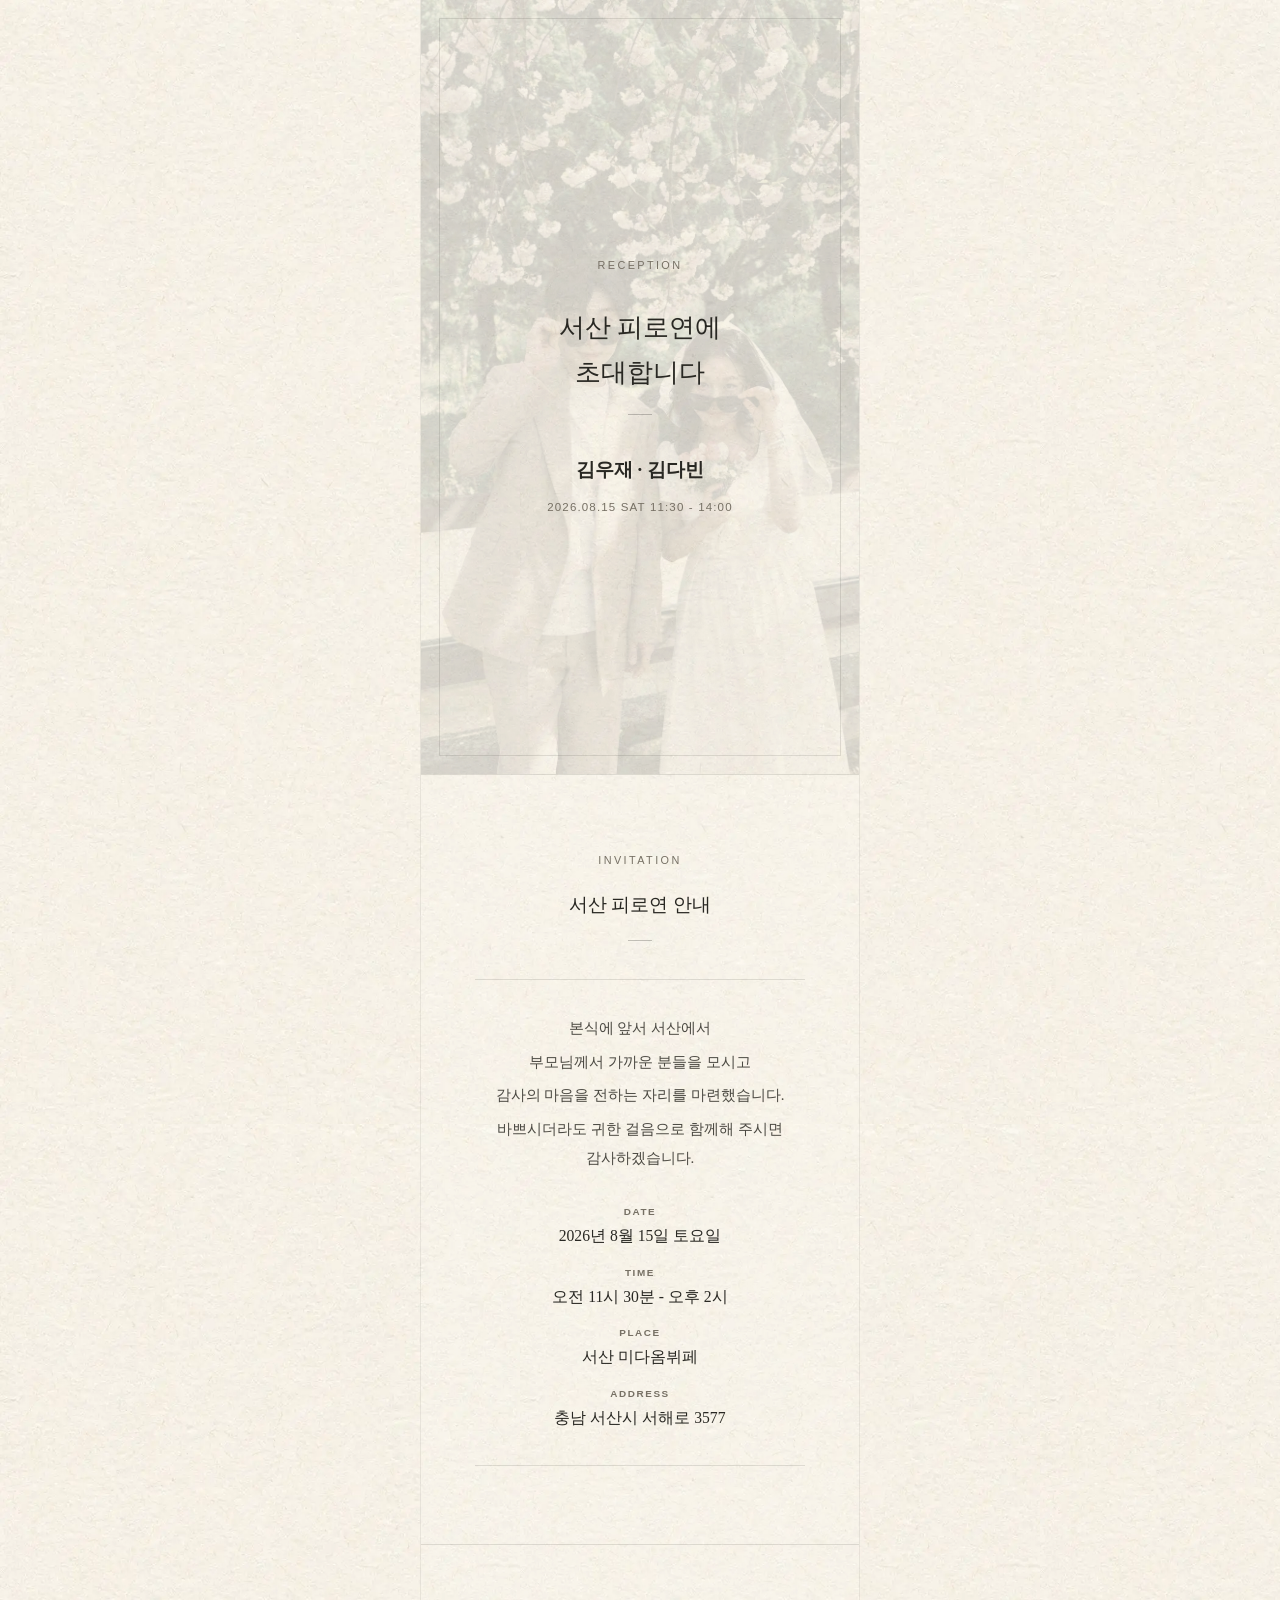
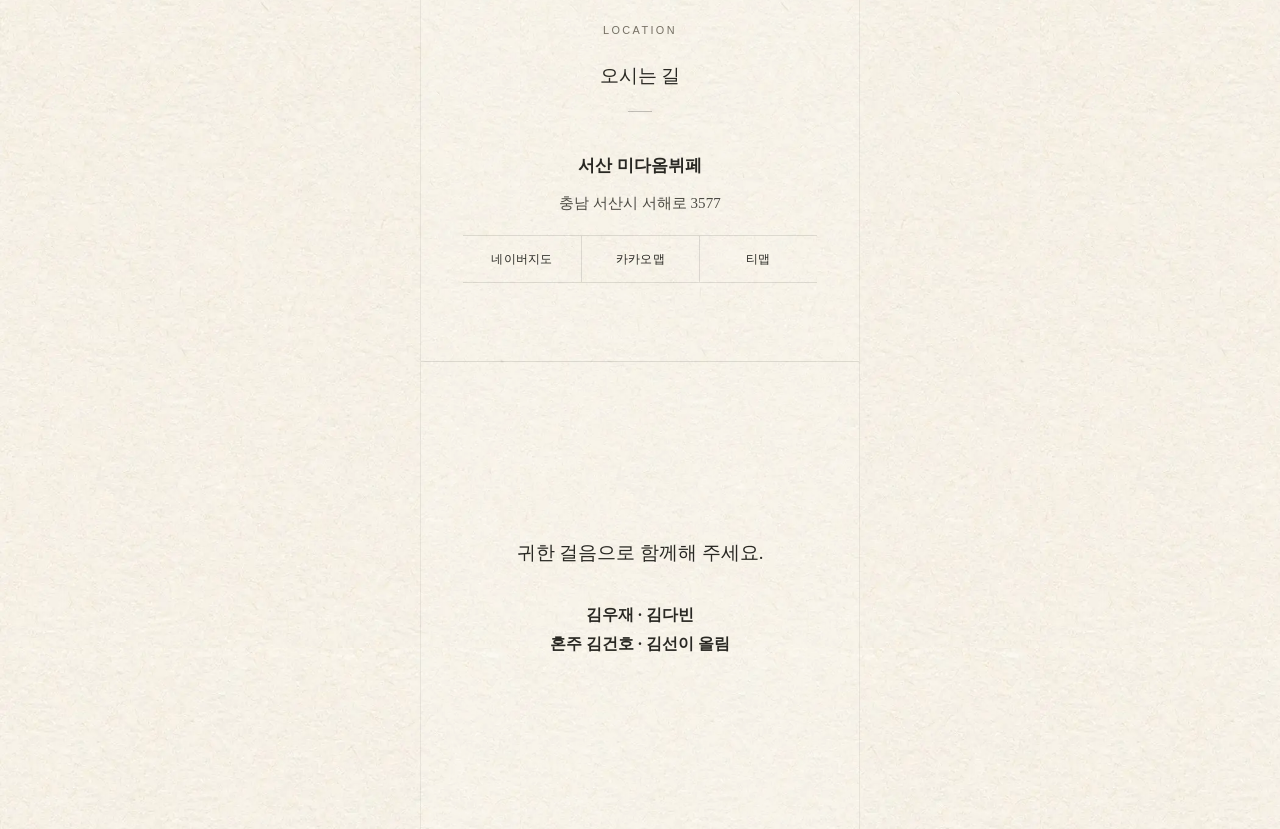
==== reception/index.html @ b68c0548 "Add separate Seosan reception page" ====
<!doctype html>
<html lang="ko">
  <head>
    <meta charset="utf-8" />
    <meta name="viewport" content="width=device-width, initial-scale=1" />
    <meta
      name="description"
      content="김우재와 김다빈의 서산 피로연 안내. 2026년 8월 15일 토요일 오전 11시 30분부터 오후 2시까지, 서산 미다옴뷔페."
    />
    <meta name="theme-color" content="#f4efe6" />
    <title>서산 피로연 안내 | 김우재 · 김다빈</title>
    <link rel="preload" href="../assets/paper-ivory.webp" as="image" type="image/webp" />
    <link rel="preload" href="../assets/photos/photo-01.jpg" as="image" />
    <link rel="stylesheet" href="../styles.css?v=20260629-reception-page1" />
  </head>
  <body class="reception-page">
    <main id="app" aria-label="김우재와 김다빈의 서산 피로연 안내">
      <section class="section reception-cover" aria-labelledby="receptionHeroTitle">
        <div class="reception-cover-photo" aria-hidden="true">
          <img src="../assets/photos/photo-01.jpg" alt="" />
        </div>
        <div class="reception-cover-inner">
          <p class="section-kicker">RECEPTION</p>
          <h1 id="receptionHeroTitle" class="reception-cover-title">서산 피로연에 초대합니다</h1>
          <div class="section-rule-small" aria-hidden="true"></div>
          <p class="reception-cover-names">김우재 · 김다빈</p>
          <p class="reception-cover-date">2026.08.15 SAT 11:30 - 14:00</p>
        </div>
      </section>

      <section class="section reception-main" aria-labelledby="receptionInfoTitle">
        <p id="receptionInfoTitle" class="section-kicker">INVITATION</p>
        <h2 class="section-title">서산 피로연 안내</h2>
        <div class="section-rule-small" aria-hidden="true"></div>
        <div class="reception-panel">
          <div class="reception-intro">
            <p>본식에 앞서 서산에서</p>
            <p>부모님께서 가까운 분들을 모시고</p>
            <p>감사의 마음을 전하는 자리를 마련했습니다.</p>
            <p>바쁘시더라도 귀한 걸음으로 함께해 주시면 감사하겠습니다.</p>
          </div>
          <dl class="reception-details">
            <div>
              <dt>DATE</dt>
              <dd>2026년 8월 15일 토요일</dd>
            </div>
            <div>
              <dt>TIME</dt>
              <dd>오전 11시 30분 - 오후 2시</dd>
            </div>
            <div>
              <dt>PLACE</dt>
              <dd>서산 미다옴뷔페</dd>
            </div>
            <div>
              <dt>ADDRESS</dt>
              <dd>충남 서산시 서해로 3577</dd>
            </div>
          </dl>
        </div>
      </section>

      <section class="section reception-location" aria-labelledby="receptionLocationTitle">
        <p id="receptionLocationTitle" class="section-kicker">LOCATION</p>
        <h2 class="section-title">오시는 길</h2>
        <div class="section-rule-small" aria-hidden="true"></div>
        <div class="reception-location-copy">
          <p><strong>서산 미다옴뷔페</strong></p>
          <p>충남 서산시 서해로 3577</p>
        </div>
        <div class="nav-buttons reception-nav-buttons" aria-label="지도 앱으로 보기">
          <a
            class="nav-button"
            href="https://map.naver.com/p/search/%EC%B6%A9%EB%82%A8%20%EC%84%9C%EC%82%B0%EC%8B%9C%20%EC%84%9C%ED%95%B4%EB%A1%9C%203577%20%EB%AF%B8%EB%8B%A4%EC%98%B4%EB%B7%94%ED%8E%98"
            target="_blank"
            rel="noreferrer"
            >네이버지도</a
          >
          <a
            class="nav-button"
            href="https://map.kakao.com/link/search/%EC%B6%A9%EB%82%A8%20%EC%84%9C%EC%82%B0%EC%8B%9C%20%EC%84%9C%ED%95%B4%EB%A1%9C%203577%20%EB%AF%B8%EB%8B%A4%EC%98%B4%EB%B7%94%ED%8E%98"
            target="_blank"
            rel="noreferrer"
            >카카오맵</a
          >
          <a
            class="nav-button"
            href="tmap://search?name=%EC%B6%A9%EB%82%A8%20%EC%84%9C%EC%82%B0%EC%8B%9C%20%EC%84%9C%ED%95%B4%EB%A1%9C%203577%20%EB%AF%B8%EB%8B%A4%EC%98%B4%EB%B7%94%ED%8E%98"
            >티맵</a
          >
        </div>
      </section>

      <section class="section reception-closing" aria-label="마무리 인사">
        <p class="closing-message">귀한 걸음으로 함께해 주세요.</p>
        <p class="closing-names">
          김우재 · 김다빈<br />
          혼주 김건호 · 김선이 올림
        </p>
      </section>
    </main>
  </body>
</html>
---- styles.css ----
@font-face {
  font-family: "MaruBuri";
  src: url("https://hangeul.pstatic.net/hangeul_static/webfont/MaruBuri/MaruBuri-ExtraLight.woff2") format("woff2");
  font-weight: 200;
  font-display: swap;
}

@font-face {
  font-family: "MaruBuri";
  src: url("https://hangeul.pstatic.net/hangeul_static/webfont/MaruBuri/MaruBuri-Light.woff2") format("woff2");
  font-weight: 300;
  font-display: swap;
}

@font-face {
  font-family: "MaruBuri";
  src: url("https://hangeul.pstatic.net/hangeul_static/webfont/MaruBuri/MaruBuri-Regular.woff2") format("woff2");
  font-weight: 400;
  font-display: swap;
}

@font-face {
  font-family: "MaruBuri";
  src: url("https://hangeul.pstatic.net/hangeul_static/webfont/MaruBuri/MaruBuri-SemiBold.woff2") format("woff2");
  font-weight: 600;
  font-display: swap;
}

@font-face {
  font-family: "MaruBuri";
  src: url("https://hangeul.pstatic.net/hangeul_static/webfont/MaruBuri/MaruBuri-Bold.woff2") format("woff2");
  font-weight: 700;
  font-display: swap;
}

:root {
  color-scheme: light;
  --paper: #f4efe6;
  --paper-soft: #faf7f0;
  --ink: #292823;
  --ink-soft: #4b4942;
  --muted: #767064;
  --line: rgba(41, 40, 35, 0.13);
  --line-strong: rgba(41, 40, 35, 0.26);
  --wash: rgba(255, 252, 246, 0.34);
  --max: 440px;
  --side: clamp(24px, 7vw, 42px);
  --section-y: 78px;
  --serif: "MaruBuri", "Noto Serif KR", "AppleMyungjo", "Nanum Myeongjo", "Batang", Georgia, serif;
  --sans: -apple-system, BlinkMacSystemFont, "Segoe UI", sans-serif;
}

* {
  box-sizing: border-box;
}

html {
  min-width: 320px;
  background: var(--paper);
  letter-spacing: 0;
  scroll-behavior: auto;
}

body {
  min-height: 100vh;
  margin: 0;
  color: var(--ink);
  font-family: var(--serif);
  line-height: 1.85;
  background-color: var(--paper);
  background-image: image-set(
    url("assets/paper-ivory.webp") type("image/webp"),
    url("assets/paper-ivory.jpg") type("image/jpeg")
  );
  background-repeat: repeat;
  background-size: 430px auto;
  -webkit-font-smoothing: antialiased;
  text-rendering: optimizeLegibility;
}

body.is-dialog-locked {
  position: fixed;
  left: 0;
  right: 0;
  width: 100%;
  overflow: hidden;
}

body::before {
  position: fixed;
  inset: 0;
  z-index: -1;
  pointer-events: none;
  content: "";
  background: rgba(244, 239, 230, 0.22);
}

button,
a {
  color: inherit;
}

button {
  font: inherit;
}

img {
  display: block;
  max-width: 100%;
}

figure {
  margin: 0;
}

#app {
  width: min(100%, var(--max));
  margin: 0 auto;
  background: rgba(250, 247, 240, 0.18);
}

.section {
  position: relative;
  padding: var(--section-y) var(--side);
  border-top: 1px solid var(--line);
}

.section:first-child {
  border-top: 0;
}

.section-kicker {
  margin: 0 0 32px;
  color: var(--muted);
  font-family: var(--sans);
  font-size: 0.68rem;
  font-weight: 500;
  letter-spacing: 0.22em;
  line-height: 1.4;
  text-align: center;
}

.hero {
  min-height: 92svh;
  display: grid;
  align-items: center;
  padding-top: 48px;
  padding-bottom: 44px;
  overflow: hidden;
}

.hero::after {
  position: absolute;
  inset: 18px;
  z-index: 1;
  pointer-events: none;
  content: "";
  border: 1px solid rgba(41, 40, 35, 0.12);
}

.hero-photo {
  position: absolute;
  inset: 0;
  z-index: 0;
  display: none;
  opacity: 0.42;
  mix-blend-mode: multiply;
}

.hero.has-photo .hero-photo {
  display: block;
}

.hero-photo img {
  width: 100%;
  height: 100%;
  object-fit: cover;
  filter: grayscale(0.28) saturate(0.78) contrast(0.96) brightness(1);
}

.hero-inner {
  position: relative;
  z-index: 2;
  width: 100%;
  display: grid;
  justify-items: center;
  gap: 42px;
}

.hero-mark {
  display: flex;
  align-items: center;
  justify-content: center;
  min-height: 222px;
}

.vertical-title {
  margin: 0;
  display: inline-grid;
  gap: 0.34em;
  justify-items: center;
  color: var(--ink);
  font-size: clamp(1.6rem, 6.4vw, 2.08rem);
  font-weight: 400;
  line-height: 1;
  word-break: keep-all;
}

.couple-block {
  width: 100%;
  text-align: center;
}

.couple-names {
  margin: 0;
  font-size: clamp(1.1rem, 4.4vw, 1.34rem);
  font-weight: 600;
  line-height: 1.75;
}

.date-line,
.place-line {
  margin: 10px 0 0;
  color: var(--ink-soft);
  font-family: var(--sans);
  font-size: 0.74rem;
  letter-spacing: 0.04em;
  line-height: 1.65;
}

.hero-rule {
  width: 1px;
  height: 72px;
  background: var(--line);
}

.invitation-text {
  display: grid;
  gap: 18px;
  max-width: 18.5em;
  margin: 0 auto;
  text-align: center;
  font-size: clamp(1rem, 4.1vw, 1.14rem);
  line-height: 2.12;
  word-break: keep-all;
}

.invitation-text p {
  margin: 0;
}

.family {
  display: grid;
  gap: 12px;
  margin-top: 56px;
  padding-top: 30px;
  border-top: 1px solid var(--line);
  text-align: center;
}

.family-row {
  margin: 0;
  color: var(--ink-soft);
  font-size: clamp(0.91rem, 3.7vw, 1rem);
  line-height: 1.9;
}

.family-row strong {
  color: var(--ink);
  font-size: 1.06em;
  font-weight: 650;
}

.action-strip {
  display: flex;
  flex-wrap: wrap;
  justify-content: center;
  gap: 18px;
  margin-top: 42px;
}

.section-title {
  margin: -12px 0 0;
  color: var(--ink);
  font-size: clamp(1.02rem, 4vw, 1.18rem);
  font-weight: 500;
  line-height: 1.8;
  text-align: center;
}

.section-rule-small {
  width: 24px;
  height: 1px;
  margin: 18px auto 38px;
  background: var(--line-strong);
}

.photo-strip {
  display: grid;
  grid-template-columns: repeat(3, minmax(0, 1fr));
  gap: 8px;
}

.photo-strip.is-single {
  grid-template-columns: minmax(0, 1fr);
}

.photo-frame {
  margin: 0;
  background: transparent;
}

.photo-frame.is-featured {
  grid-column: 1 / -1;
}

.photo-button {
  position: relative;
  display: block;
  width: 100%;
  aspect-ratio: 1 / 1;
  padding: 0;
  border: 0;
  background: transparent;
  cursor: zoom-in;
  line-height: 0;
  overflow: hidden;
}

.photo-frame.is-featured .photo-button {
  aspect-ratio: 4 / 5;
}

.photo-button img {
  display: block;
  width: 100%;
  height: 100%;
  object-fit: cover;
  transition: transform 220ms ease;
}

.photo-button:not(.is-empty)::after {
  position: absolute;
  right: 8px;
  bottom: 8px;
  z-index: 1;
  display: grid;
  width: 24px;
  height: 24px;
  place-items: center;
  border: 1px solid rgba(41, 40, 35, 0.28);
  background: rgba(250, 247, 240, 0.78);
  color: rgba(41, 40, 35, 0.86);
  content: "+";
  font-family: var(--sans);
  font-size: 0.94rem;
  font-weight: 300;
  line-height: 1;
  pointer-events: none;
}

@media (hover: hover) {
  .photo-button:not(.is-empty):hover img {
    transform: scale(1.025);
  }
}

.photo-button.is-empty {
  cursor: default;
}

.photo-button.is-empty::before {
  position: absolute;
  inset: 10px;
  content: "";
  border: 1px solid rgba(41, 40, 35, 0.15);
  background-image: image-set(
    url("assets/paper-ivory.webp") type("image/webp"),
    url("assets/paper-ivory.jpg") type("image/jpeg")
  );
  background-size: 260px auto;
  filter: grayscale(1) contrast(0.82);
  opacity: 0.72;
}

.photo-button.is-empty::after {
  position: absolute;
  left: 50%;
  top: 19%;
  width: 1px;
  height: 62%;
  content: "";
  background: rgba(41, 40, 35, 0.17);
}

.event-panel {
  display: grid;
  justify-items: center;
  text-align: center;
}

.date-mark {
  width: min(132px, 54%);
  min-height: 118px;
  display: grid;
  justify-items: center;
  align-content: center;
  margin-bottom: 30px;
  border-top: 1px solid var(--line-strong);
  border-bottom: 1px solid var(--line-strong);
  color: var(--ink);
}

.date-mark .month {
  font-family: var(--sans);
  font-size: 0.72rem;
  line-height: 1;
}

.date-mark .day {
  margin-top: 8px;
  font-size: 2.28rem;
  font-weight: 500;
  line-height: 1.05;
}

.date-mark .weekday {
  margin-top: 9px;
  color: var(--muted);
  font-family: var(--sans);
  font-size: 0.7rem;
  line-height: 1;
}

.event-copy h2 {
  margin: 0;
  font-size: clamp(1.08rem, 4.3vw, 1.28rem);
  font-weight: 650;
  line-height: 1.8;
}

.event-copy p {
  margin: 9px 0 0;
  color: var(--ink-soft);
  font-size: 0.94rem;
  line-height: 1.95;
  word-break: keep-all;
}

.calendar-block {
  max-width: 300px;
  margin: 34px auto 0;
  padding: 22px 0 20px;
  border-top: 1px solid var(--line);
  border-bottom: 1px solid var(--line);
}

.calendar-weekdays,
.calendar-grid {
  display: grid;
  grid-template-columns: repeat(7, minmax(0, 1fr));
}

.calendar-weekdays {
  margin-bottom: 15px;
  color: var(--muted);
  font-family: var(--sans);
  font-size: 0.62rem;
  font-weight: 600;
  line-height: 1;
}

.calendar-day {
  min-height: 32px;
  display: grid;
  place-items: center;
  color: var(--ink-soft);
  font-family: var(--sans);
  font-size: 0.75rem;
  line-height: 1;
}

.calendar-day.is-sunday {
  color: rgba(137, 89, 80, 0.72);
}

.calendar-day.is-selected {
  width: 31px;
  height: 31px;
  min-height: 31px;
  justify-self: center;
  border-radius: 50%;
  background: var(--ink);
  color: var(--paper-soft);
  font-weight: 600;
}

.dday-line {
  margin-top: 20px;
  color: var(--muted);
  font-size: 0.82rem;
}

.dday-line strong {
  color: var(--ink);
  font-weight: 600;
}

.reception-panel {
  max-width: 330px;
  margin: 0 auto;
  padding: 30px 0 28px;
  border-top: 1px solid var(--line);
  border-bottom: 1px solid var(--line);
  text-align: center;
}

.reception-intro {
  display: grid;
  gap: 6px;
  margin-bottom: 30px;
}

.reception-intro p {
  margin: 0;
  color: var(--ink-soft);
  font-size: 0.94rem;
  line-height: 1.9;
  word-break: keep-all;
}

.reception-details {
  display: grid;
  gap: 17px;
  margin: 0;
}

.reception-details div {
  display: grid;
  gap: 5px;
}

.reception-details dt {
  margin: 0;
  color: var(--muted);
  font-family: var(--sans);
  font-size: 0.62rem;
  font-weight: 600;
  letter-spacing: 0.16em;
  line-height: 1.2;
}

.reception-details dd {
  margin: 0;
  color: var(--ink);
  font-size: 0.98rem;
  font-weight: 500;
  line-height: 1.7;
  word-break: keep-all;
}

.reception-page #app {
  min-height: 100vh;
}

.reception-cover {
  min-height: 86svh;
  display: grid;
  align-content: center;
  justify-items: center;
  overflow: hidden;
  text-align: center;
}

.reception-cover::after {
  position: absolute;
  inset: 18px;
  z-index: 1;
  pointer-events: none;
  content: "";
  border: 1px solid rgba(41, 40, 35, 0.12);
}

.reception-cover-photo {
  position: absolute;
  inset: 0;
  z-index: 0;
  opacity: 0.18;
  mix-blend-mode: multiply;
}

.reception-cover-photo img {
  width: 100%;
  height: 100%;
  object-fit: cover;
  filter: grayscale(0.35) saturate(0.7) contrast(0.96) brightness(1.04);
}

.reception-cover-inner {
  position: relative;
  z-index: 2;
  display: grid;
  justify-items: center;
}

.reception-cover-title {
  max-width: 8em;
  margin: 0;
  color: var(--ink);
  font-size: clamp(1.3rem, 5.2vw, 1.62rem);
  font-weight: 500;
  line-height: 1.75;
  text-align: center;
  word-break: keep-all;
}

.reception-cover-names {
  margin: 0;
  font-size: clamp(1.02rem, 4vw, 1.18rem);
  font-weight: 600;
  line-height: 1.8;
}

.reception-cover-date {
  margin: 11px 0 0;
  color: var(--muted);
  font-family: var(--sans);
  font-size: 0.72rem;
  letter-spacing: 0.1em;
  line-height: 1.6;
}

.reception-main .reception-panel {
  padding-top: 34px;
  padding-bottom: 34px;
}

.reception-main .reception-intro {
  gap: 5px;
  margin-bottom: 34px;
}

.reception-location-copy {
  text-align: center;
}

.reception-location-copy p {
  margin: 7px 0 0;
  color: var(--ink-soft);
  font-size: 0.94rem;
  line-height: 1.9;
  word-break: keep-all;
}

.reception-location-copy p:first-child {
  margin-top: 0;
}

.reception-location-copy strong {
  color: var(--ink);
  font-size: 1.06rem;
  font-weight: 600;
}

.reception-nav-buttons {
  margin-top: 32px;
}

.reception-closing {
  min-height: 52svh;
  display: grid;
  align-content: center;
  justify-items: center;
  text-align: center;
}

.reception-closing .closing-names {
  margin-top: 30px;
}

.line-button,
.nav-button,
.copy-button {
  display: inline-flex;
  min-height: 30px;
  align-items: center;
  justify-content: center;
  padding: 5px 1px 4px;
  border: 0;
  border-bottom: 1px solid currentColor;
  border-radius: 0;
  background: transparent;
  color: var(--ink);
  font-family: var(--sans);
  font-size: 0.76rem;
  letter-spacing: 0.02em;
  line-height: 1.3;
  text-decoration: none;
  cursor: pointer;
}

.line-button {
  margin-top: 22px;
}

.line-button:focus-visible,
.nav-button:focus-visible,
.copy-button:focus-visible,
.map-panel:focus-visible,
.photo-button:focus-visible,
.dialog-close:focus-visible,
.dialog-reset:focus-visible,
.dialog-nav:focus-visible {
  outline: 2px solid rgba(41, 40, 35, 0.72);
  outline-offset: 3px;
}

.map-panel {
  width: 100%;
  margin-top: 4px;
  padding: 0;
  border: 0;
  border-top: 1px solid var(--line);
  border-bottom: 1px solid var(--line);
  background: var(--wash);
  overflow: hidden;
  cursor: zoom-in;
}

.map-image {
  width: 100%;
  height: auto;
  display: block;
}

.nav-buttons {
  display: grid;
  grid-template-columns: repeat(3, minmax(0, 1fr));
  gap: 0;
  margin-top: 18px;
  border-top: 1px solid var(--line);
  border-bottom: 1px solid var(--line);
}

.nav-button {
  min-height: 46px;
  border-bottom: 0;
}

.nav-button + .nav-button {
  border-left: 1px solid var(--line);
}

.way-list {
  display: grid;
  gap: 0;
  margin: 44px 0 0;
}

.way-item {
  display: block;
  padding: 20px 0 21px;
  border-top: 1px solid var(--line);
}

.way-item:last-child {
  border-bottom: 1px solid var(--line);
}

.way-item dt {
  margin: 0 0 8px;
  color: var(--muted);
  font-family: var(--sans);
  font-size: 0.66rem;
  font-weight: 600;
  letter-spacing: 0.12em;
  line-height: 1.55;
}

.way-item dd {
  min-width: 0;
  margin: 0;
  color: var(--ink-soft);
  font-size: 0.88rem;
  line-height: 1.86;
  overflow-wrap: anywhere;
  word-break: keep-all;
}

.way-item p {
  margin: 0;
}

.way-item p + p {
  margin-top: 8px;
}

.gift {
  text-align: center;
}

.gift-title {
  margin: 0;
  font-size: clamp(1.06rem, 4.2vw, 1.22rem);
  font-weight: 600;
  line-height: 1.8;
}

.gift-note {
  margin: 8px 0 0;
  color: var(--ink-soft);
  font-size: 0.88rem;
  line-height: 1.9;
}

.gift-groups {
  display: grid;
  gap: 0;
  margin-top: 38px;
}

.gift-group {
  border-top: 1px solid var(--line);
  text-align: left;
}

.gift-group:last-child {
  border-bottom: 1px solid var(--line);
}

.gift-group summary {
  min-height: 56px;
  display: flex;
  align-items: center;
  justify-content: space-between;
  color: var(--ink);
  font-size: 0.9rem;
  font-weight: 600;
  letter-spacing: 0.08em;
  line-height: 1.5;
  cursor: pointer;
  list-style: none;
  outline: none;
}

.gift-group summary::-webkit-details-marker {
  display: none;
}

.gift-group summary:focus-visible {
  outline: 2px solid rgba(41, 40, 35, 0.72);
  outline-offset: 3px;
}

.gift-group summary::after {
  content: "+";
  color: var(--muted);
  font-family: var(--sans);
  font-size: 0.88rem;
  font-weight: 400;
}

.gift-group[open] summary::after {
  content: "-";
}

.gift-list {
  display: grid;
  gap: 0;
  padding-bottom: 18px;
}

.gift-row {
  display: grid;
  grid-template-columns: minmax(0, 1fr) auto;
  gap: 8px 14px;
  align-items: start;
  padding: 18px 0;
  border-top: 1px solid rgba(41, 40, 35, 0.12);
}

.gift-row.is-pending {
  grid-template-columns: minmax(0, 1fr);
}

.gift-person {
  min-width: 0;
  display: flex;
  flex-wrap: wrap;
  gap: 5px 8px;
  align-items: baseline;
}

.gift-role {
  color: var(--muted);
  font-family: var(--sans);
  font-size: 0.64rem;
  font-weight: 600;
  letter-spacing: 0.08em;
  line-height: 1.4;
}

.gift-person strong {
  color: var(--ink);
  font-size: 0.93rem;
  font-weight: 600;
  line-height: 1.45;
}

.gift-account {
  grid-column: 1 / -1;
  display: grid;
  gap: 3px;
  color: var(--ink-soft);
  font-size: 0.84rem;
  line-height: 1.62;
  word-break: break-all;
}

.gift-pending {
  color: var(--muted);
  font-family: var(--sans);
  font-size: 0.78rem;
}

.copy-button {
  min-height: 26px;
  padding: 2px 1px 3px;
  justify-self: end;
  font-size: 0.7rem;
}

.guestbook {
  text-align: center;
}

.guestbook-form,
.dialog-panel {
  display: grid;
  gap: 20px;
}

.guestbook-form {
  margin-top: 6px;
  text-align: left;
}

.guestbook-form label,
.dialog-panel label {
  display: grid;
  gap: 8px;
  color: var(--muted);
  font-family: var(--sans);
  font-size: 0.68rem;
  font-weight: 600;
  letter-spacing: 0.08em;
}

.guestbook-form input,
.guestbook-form textarea,
.dialog-panel input[type="text"],
.dialog-panel textarea,
.dialog-panel select {
  width: 100%;
  min-height: 42px;
  padding: 8px 0;
  border: 0;
  border-bottom: 1px solid var(--line);
  border-radius: 0;
  background: transparent;
  color: var(--ink);
  font-family: var(--serif);
  font-size: 0.96rem;
  line-height: 1.7;
  outline: none;
}

.guestbook-form textarea,
.dialog-panel textarea {
  resize: vertical;
}

.guestbook-form input:focus,
.guestbook-form textarea:focus,
.dialog-panel input[type="text"]:focus,
.dialog-panel textarea:focus,
.dialog-panel select:focus {
  border-color: var(--line-strong);
}

.form-note {
  margin: -4px 0 0;
  color: var(--muted);
  font-size: 0.72rem;
  line-height: 1.75;
  text-align: center;
}

.guestbook-list {
  display: grid;
  gap: 0;
  margin-top: 42px;
  text-align: left;
  border-top: 1px solid var(--line);
  border-bottom: 1px solid var(--line);
}

.guestbook-empty {
  margin: 0;
  padding: 24px 0;
  color: var(--muted);
  font-size: 0.86rem;
  line-height: 1.8;
  text-align: center;
}

.guestbook-message {
  padding: 20px 0;
  border-top: 1px solid var(--line);
}

.guestbook-message:first-child {
  border-top: 0;
}

.guestbook-message header {
  display: flex;
  align-items: baseline;
  justify-content: space-between;
  gap: 14px;
}

.guestbook-message strong {
  color: var(--ink);
  font-size: 0.94rem;
  font-weight: 600;
}

.guestbook-message time {
  color: var(--muted);
  font-family: var(--sans);
  font-size: 0.66rem;
}

.guestbook-message p {
  margin: 10px 0 0;
  color: var(--ink-soft);
  font-size: 0.9rem;
  line-height: 1.85;
  word-break: keep-all;
}

.closing {
  min-height: 68svh;
  display: grid;
  align-content: center;
  justify-items: center;
  text-align: center;
}

.closing-message {
  margin: 0;
  font-size: clamp(1.04rem, 4vw, 1.18rem);
  line-height: 2;
}

.closing-names {
  margin: 36px 0 0;
  font-size: 0.98rem;
  font-weight: 600;
  line-height: 1.8;
}

.photo-dialog {
  width: min(calc(100vw - 28px), 520px);
  max-height: calc(100svh - 34px);
  padding: 0;
  border: 1px solid rgba(41, 40, 35, 0.42);
  background: var(--paper-soft);
  color: var(--ink);
  overflow: hidden;
  overscroll-behavior: contain;
  touch-action: none;
}

.photo-dialog::backdrop {
  background: rgba(24, 23, 20, 0.58);
}

.photo-viewer {
  position: relative;
}

.dialog-figure {
  margin: 0;
}

.dialog-image-stage {
  display: flex;
  align-items: center;
  justify-content: center;
  overflow: hidden;
  touch-action: none;
  cursor: zoom-in;
  overscroll-behavior: contain;
}

.photo-dialog.is-zoomed .dialog-image-stage {
  cursor: grab;
}

.photo-dialog.is-dragging .dialog-image-stage {
  cursor: grabbing;
}

.photo-dialog img {
  display: block;
  width: 100%;
  height: auto;
  max-height: calc(100svh - 118px);
  object-fit: contain;
  transform: translate3d(var(--photo-x, 0px), var(--photo-y, 0px), 0) scale(var(--photo-scale, 1));
  transform-origin: center center;
  transition: transform 160ms ease;
  user-select: none;
  -webkit-user-drag: none;
}

.photo-dialog.is-gesture-active img,
.photo-dialog.is-dragging img {
  transition: none;
}

.photo-dialog.is-zoomed .dialog-nav {
  opacity: 0.34;
}

.photo-dialog.is-single-photo .dialog-nav {
  display: none;
}

.dialog-reset {
  position: absolute;
  right: 12px;
  bottom: 48px;
  z-index: 3;
  display: none;
  min-height: 32px;
  padding: 0 12px 1px;
  border: 1px solid rgba(41, 40, 35, 0.24);
  background: rgba(250, 247, 240, 0.86);
  color: var(--ink);
  font-family: var(--sans);
  font-size: 0.72rem;
  letter-spacing: 0.02em;
  cursor: pointer;
}

.photo-dialog.is-zoomed .dialog-reset {
  display: block;
}

.dialog-counter {
  min-height: 36px;
  border-top: 1px solid var(--line);
  color: var(--muted);
  font-family: var(--sans);
  font-size: 0.72rem;
  letter-spacing: 0.08em;
  line-height: 36px;
  text-align: center;
}

.dialog-nav {
  position: absolute;
  top: 50%;
  z-index: 2;
  width: 38px;
  height: 54px;
  padding: 0;
  border: 1px solid rgba(41, 40, 35, 0.22);
  background: rgba(250, 247, 240, 0.78);
  color: var(--ink);
  font-family: var(--serif);
  font-size: 2rem;
  font-weight: 200;
  line-height: 1;
  transform: translateY(-50%);
  cursor: pointer;
}

.dialog-prev {
  left: 0;
  border-left: 0;
}

.dialog-next {
  right: 0;
  border-right: 0;
}

.dialog-close {
  width: 100%;
  min-height: 42px;
  border: 0;
  border-bottom: 1px solid var(--line);
  background: var(--paper-soft);
  color: var(--ink);
  font-family: var(--sans);
  font-size: 0.78rem;
  cursor: pointer;
}

.form-dialog {
  width: min(calc(100vw - 34px), 430px);
  max-height: calc(100svh - 34px);
  padding: 0;
  border: 1px solid rgba(41, 40, 35, 0.34);
  background: var(--paper-soft);
  color: var(--ink);
  overflow: auto;
}

.form-dialog::backdrop {
  background: rgba(24, 23, 20, 0.44);
}

.dialog-panel {
  padding: 34px 28px 32px;
  background-image: image-set(
    url("assets/paper-ivory.webp") type("image/webp"),
    url("assets/paper-ivory.jpg") type("image/jpeg")
  );
  background-size: 430px auto;
}

.dialog-text-close {
  justify-self: end;
  padding: 0 0 4px;
  border: 0;
  border-bottom: 1px solid currentColor;
  background: transparent;
  color: var(--muted);
  font-family: var(--sans);
  font-size: 0.72rem;
  cursor: pointer;
}

.dialog-title {
  margin: -14px 0 0;
  font-size: 1.08rem;
  font-weight: 500;
  line-height: 1.8;
  text-align: center;
}

.form-grid {
  display: grid;
  grid-template-columns: minmax(0, 1fr) 112px;
  gap: 18px;
}

.form-fieldset {
  min-width: 0;
  display: grid;
  gap: 14px;
  margin: 0;
  padding: 16px 0;
  border: 0;
  border-top: 1px solid var(--line);
  border-bottom: 1px solid var(--line);
}

.form-fieldset legend {
  color: var(--muted);
  font-family: var(--sans);
  font-size: 0.68rem;
  font-weight: 600;
  letter-spacing: 0.08em;
}

.choice-grid {
  display: grid;
  grid-template-columns: repeat(2, minmax(0, 1fr));
  gap: 12px 16px;
}

.choice-grid.is-three {
  grid-template-columns: repeat(3, minmax(0, 1fr));
}

.choice-line {
  display: inline-grid;
  grid-template-columns: auto minmax(0, 1fr);
  gap: 8px;
  align-items: center;
  justify-content: start;
  color: var(--ink-soft);
  font-family: var(--serif);
  font-size: 0.9rem;
  font-weight: 400;
  letter-spacing: 0;
}

.choice-line input {
  accent-color: var(--ink);
}

.choice-text {
  min-width: 0;
}

.dialog-submit {
  justify-self: center;
  margin-top: 4px;
}

.contact-groups {
  display: grid;
  gap: 26px;
}

.contact-group h3 {
  margin: 0 0 12px;
  color: var(--ink);
  font-size: 0.94rem;
  font-weight: 600;
  line-height: 1.7;
}

.contact-list {
  border-top: 1px solid var(--line);
}

.contact-row {
  display: flex;
  min-height: 54px;
  align-items: center;
  justify-content: space-between;
  gap: 14px;
  border-bottom: 1px solid var(--line);
}

.contact-row p {
  margin: 0;
  color: var(--ink-soft);
  font-size: 0.9rem;
  line-height: 1.7;
}

.contact-row span {
  color: var(--muted);
  font-size: 0.84em;
}

.contact-row strong {
  color: var(--ink);
  font-weight: 600;
}

.contact-actions {
  display: flex;
  flex: 0 0 auto;
  gap: 12px;
}

.contact-pending {
  flex: 0 0 auto;
  color: var(--muted);
  font-family: var(--sans);
  font-size: 0.7rem;
}

.toast {
  position: fixed;
  left: 50%;
  bottom: 24px;
  z-index: 20;
  max-width: min(310px, calc(100vw - 42px));
  padding: 11px 16px;
  border: 1px solid rgba(41, 40, 35, 0.18);
  background: rgba(250, 247, 240, 0.94);
  color: var(--ink);
  font-family: var(--sans);
  font-size: 0.78rem;
  line-height: 1.5;
  text-align: center;
  opacity: 0;
  pointer-events: none;
  transform: translate(-50%, 12px);
  transition:
    opacity 180ms ease,
    transform 180ms ease;
}

.toast.is-visible {
  opacity: 1;
  transform: translate(-50%, 0);
}

@media (max-width: 370px) {
  :root {
    --side: 22px;
    --section-y: 72px;
  }

  .date-mark {
    min-height: 104px;
  }

  .date-mark .day {
    font-size: 2rem;
  }

  .nav-button {
    font-size: 0.72rem;
  }

  .form-grid {
    grid-template-columns: minmax(0, 1fr);
  }

  .choice-grid,
  .choice-grid.is-three {
    grid-template-columns: minmax(0, 1fr);
  }
}

@media (min-width: 720px) {
  body {
    background-size: 520px auto;
  }

  #app {
    border-left: 1px solid rgba(41, 40, 35, 0.08);
    border-right: 1px solid rgba(41, 40, 35, 0.08);
  }
}

@media (prefers-reduced-motion: reduce) {
  html {
    scroll-behavior: auto;
  }
}
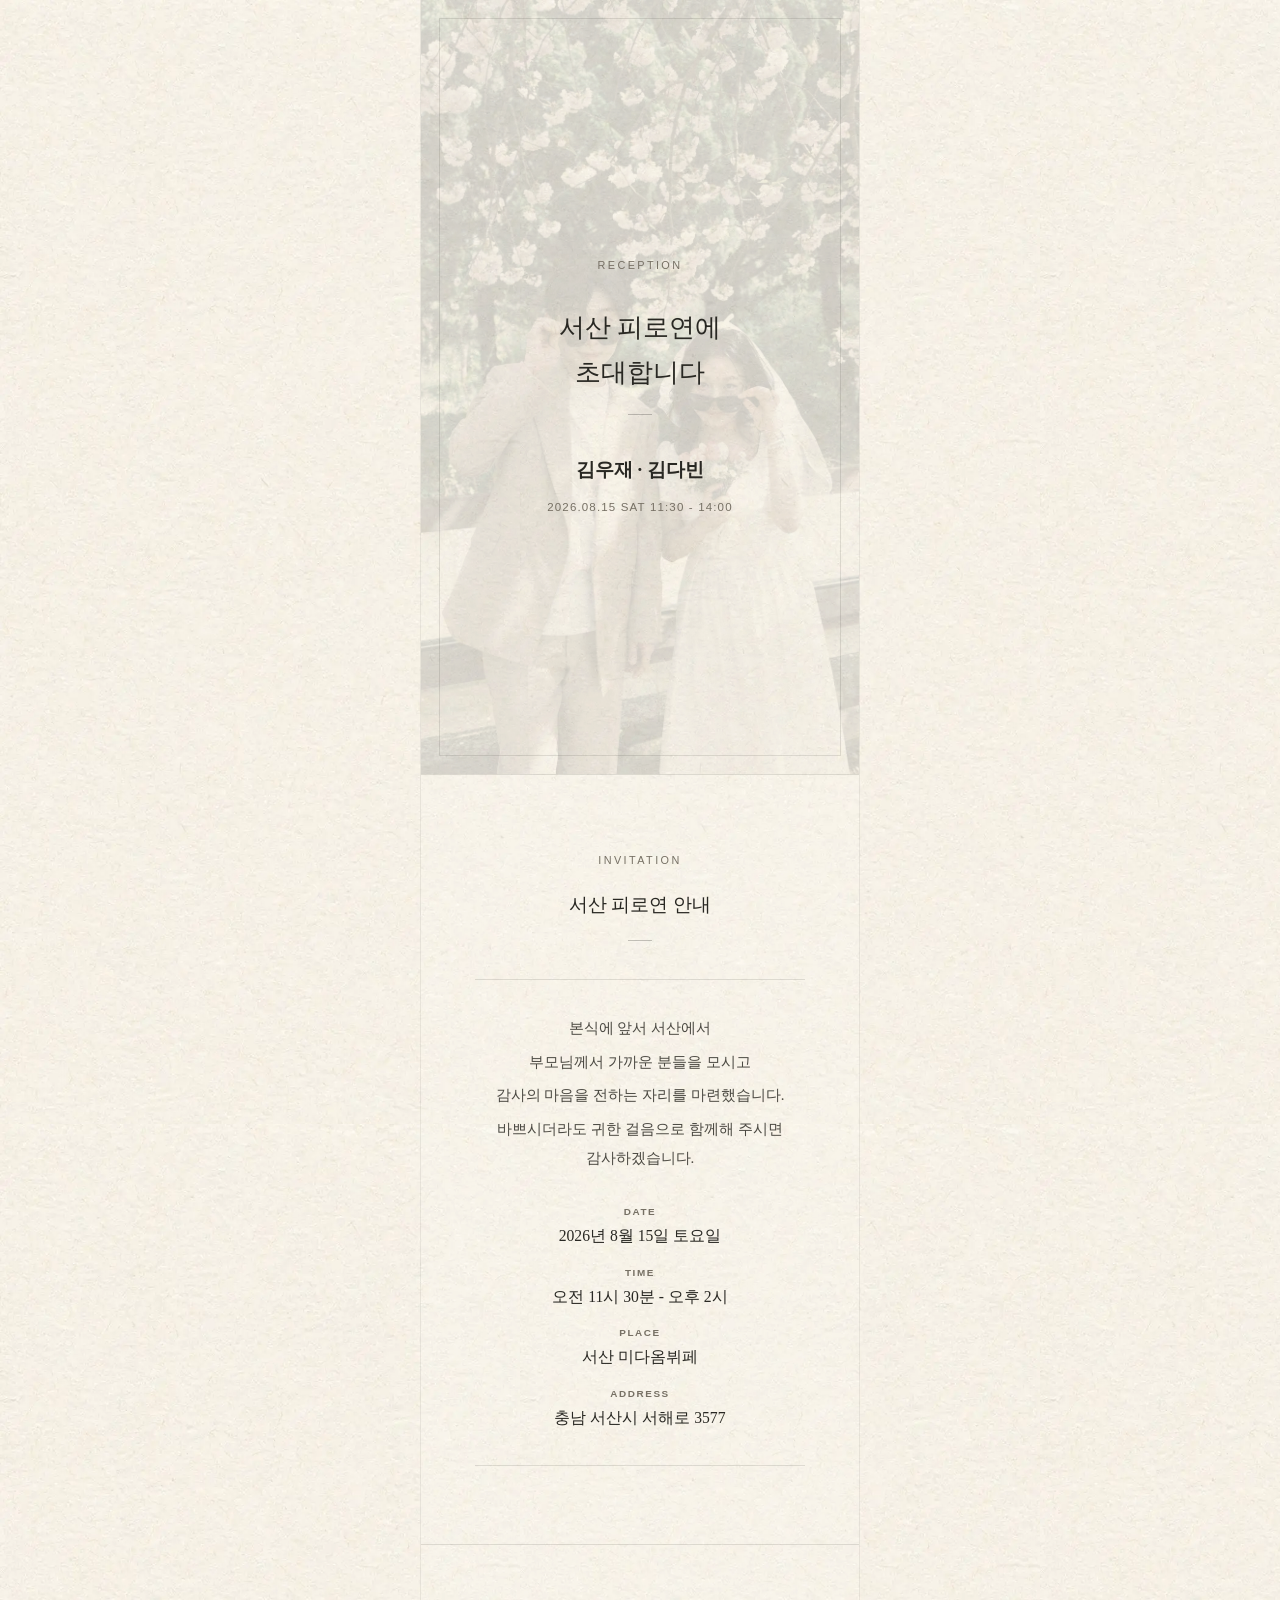
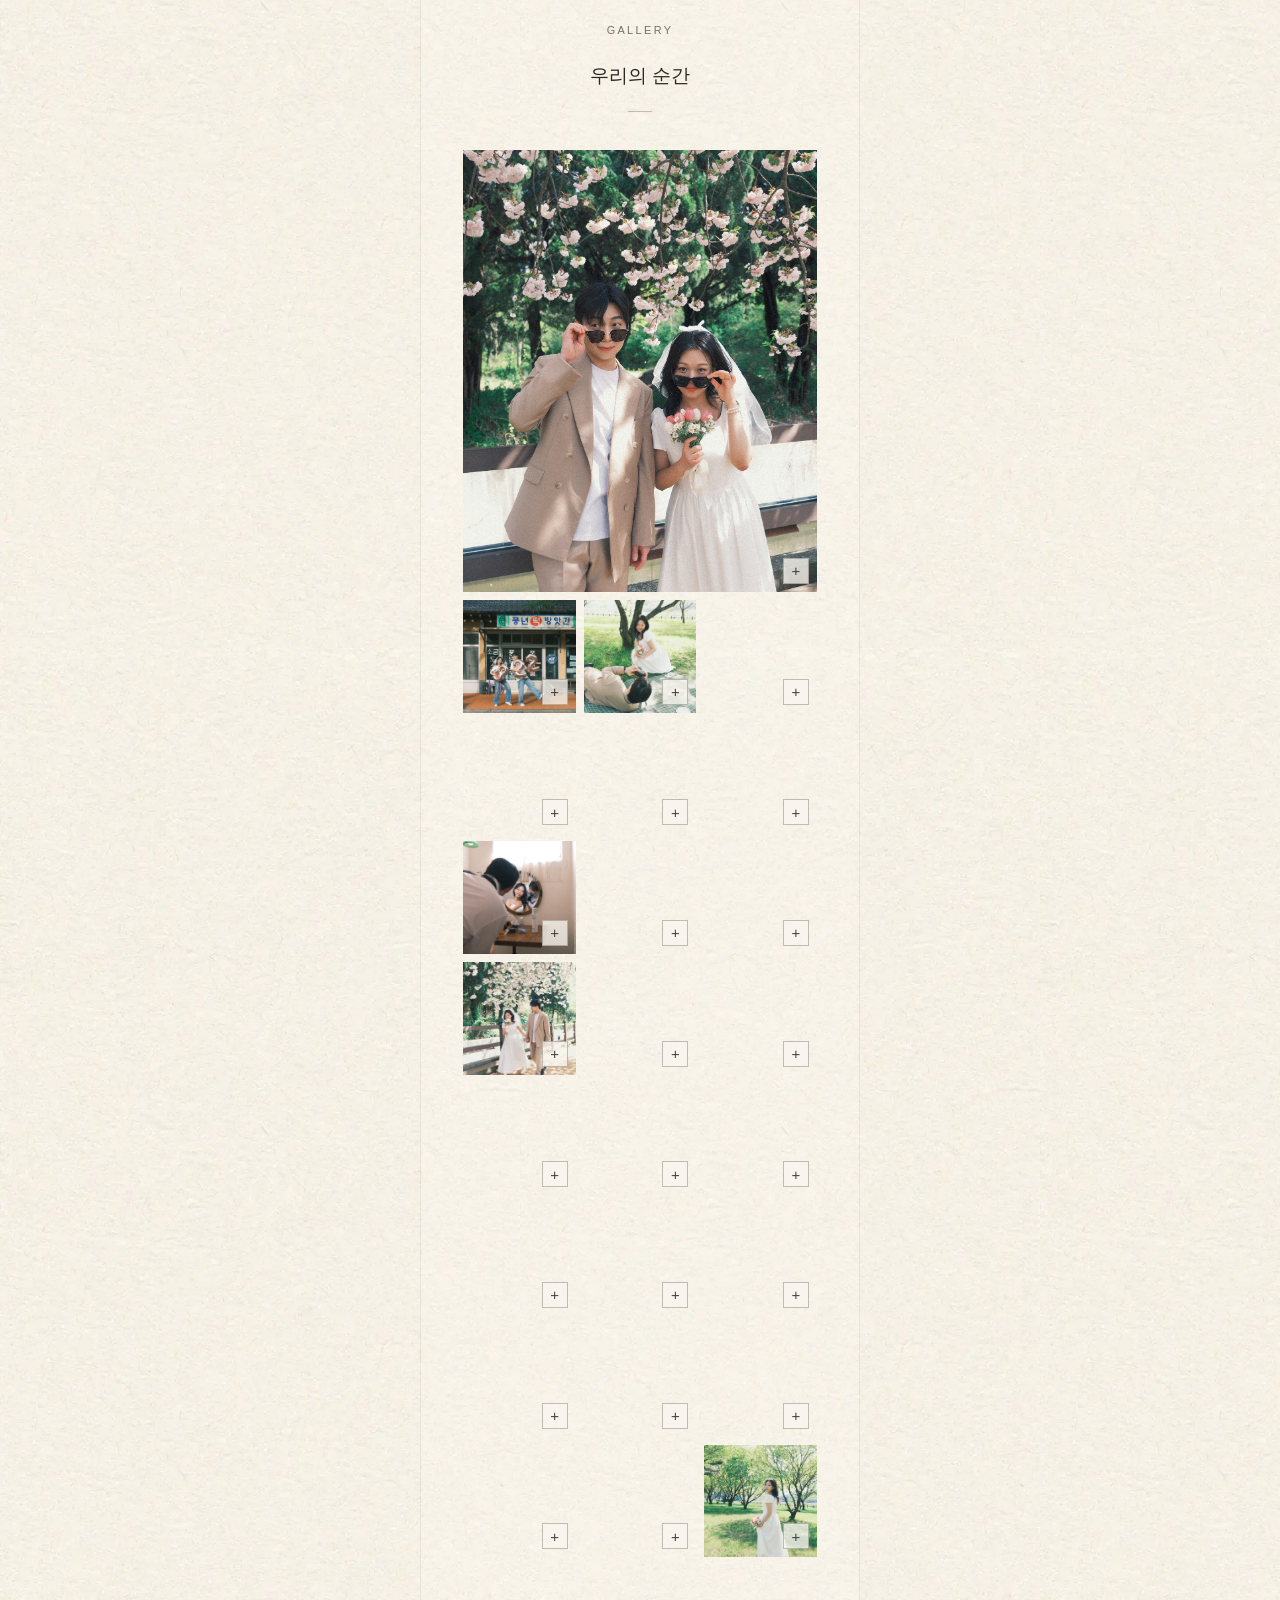
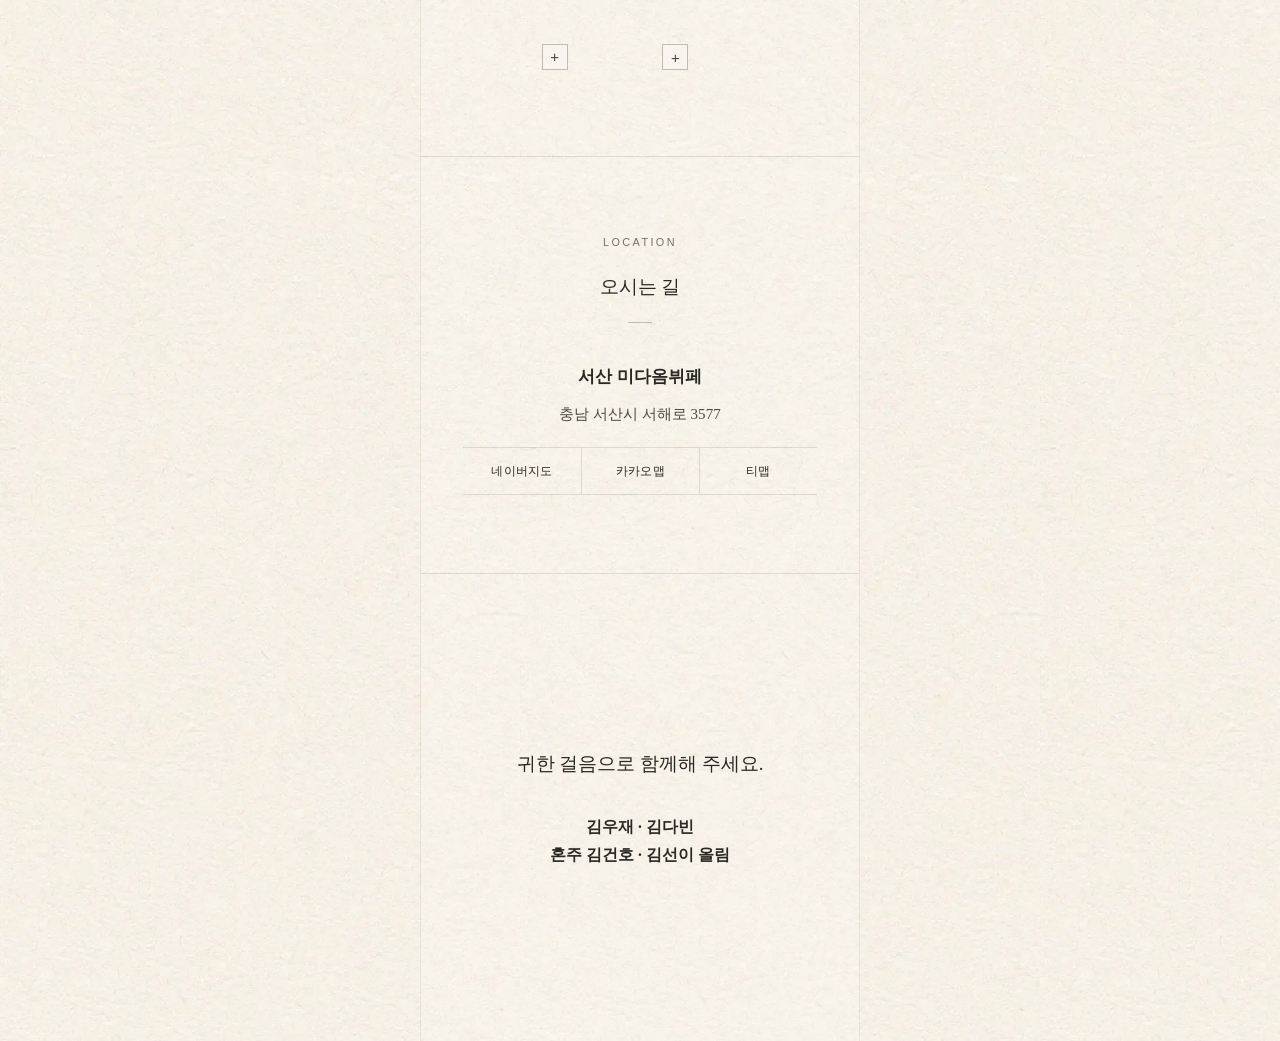
==== commit a22e8ceb: "Add photo gallery to reception invite" ====
--- a/reception/index.html
+++ b/reception/index.html
@@ -11,9 +11,24 @@
     <title>서산 피로연 안내 | 김우재 · 김다빈</title>
     <link rel="preload" href="../assets/paper-ivory.webp" as="image" type="image/webp" />
     <link rel="preload" href="../assets/photos/photo-01.jpg" as="image" />
-    <link rel="stylesheet" href="../styles.css?v=20260629-reception-page1" />
+    <link rel="stylesheet" href="../styles.css?v=20260719-reception-gallery1" />
   </head>
   <body class="reception-page">
+    <dialog id="photoDialog" class="photo-dialog" aria-label="이미지 크게 보기">
+      <button class="dialog-close" type="button" aria-label="이미지 닫기">닫기</button>
+      <div class="photo-viewer">
+        <button class="dialog-nav dialog-prev" type="button" aria-label="이전 사진" data-photo-prev>‹</button>
+        <figure class="dialog-figure">
+          <div class="dialog-image-stage">
+            <img alt="" draggable="false" />
+          </div>
+          <figcaption class="dialog-counter" aria-live="polite"></figcaption>
+        </figure>
+        <button class="dialog-nav dialog-next" type="button" aria-label="다음 사진" data-photo-next>›</button>
+        <button class="dialog-reset" type="button" data-photo-reset aria-label="이미지 원래 크기로 보기">원래 크기</button>
+      </div>
+    </dialog>
+
     <main id="app" aria-label="김우재와 김다빈의 서산 피로연 안내">
       <section class="section reception-cover" aria-labelledby="receptionHeroTitle">
         <div class="reception-cover-photo" aria-hidden="true">
@@ -60,6 +75,13 @@
         </div>
       </section>
 
+      <section class="section gallery reception-gallery" aria-labelledby="receptionGalleryTitle">
+        <p id="receptionGalleryTitle" class="section-kicker">GALLERY</p>
+        <h2 class="section-title">우리의 순간</h2>
+        <div class="section-rule-small" aria-hidden="true"></div>
+        <div class="photo-strip" data-reception-gallery aria-label="김우재와 김다빈 사진 갤러리"></div>
+      </section>
+
       <section class="section reception-location" aria-labelledby="receptionLocationTitle">
         <p id="receptionLocationTitle" class="section-kicker">LOCATION</p>
         <h2 class="section-title">오시는 길</h2>
@@ -99,5 +121,6 @@
         </p>
       </section>
     </main>
+    <script src="reception.js?v=20260719-reception-gallery1"></script>
   </body>
 </html>
